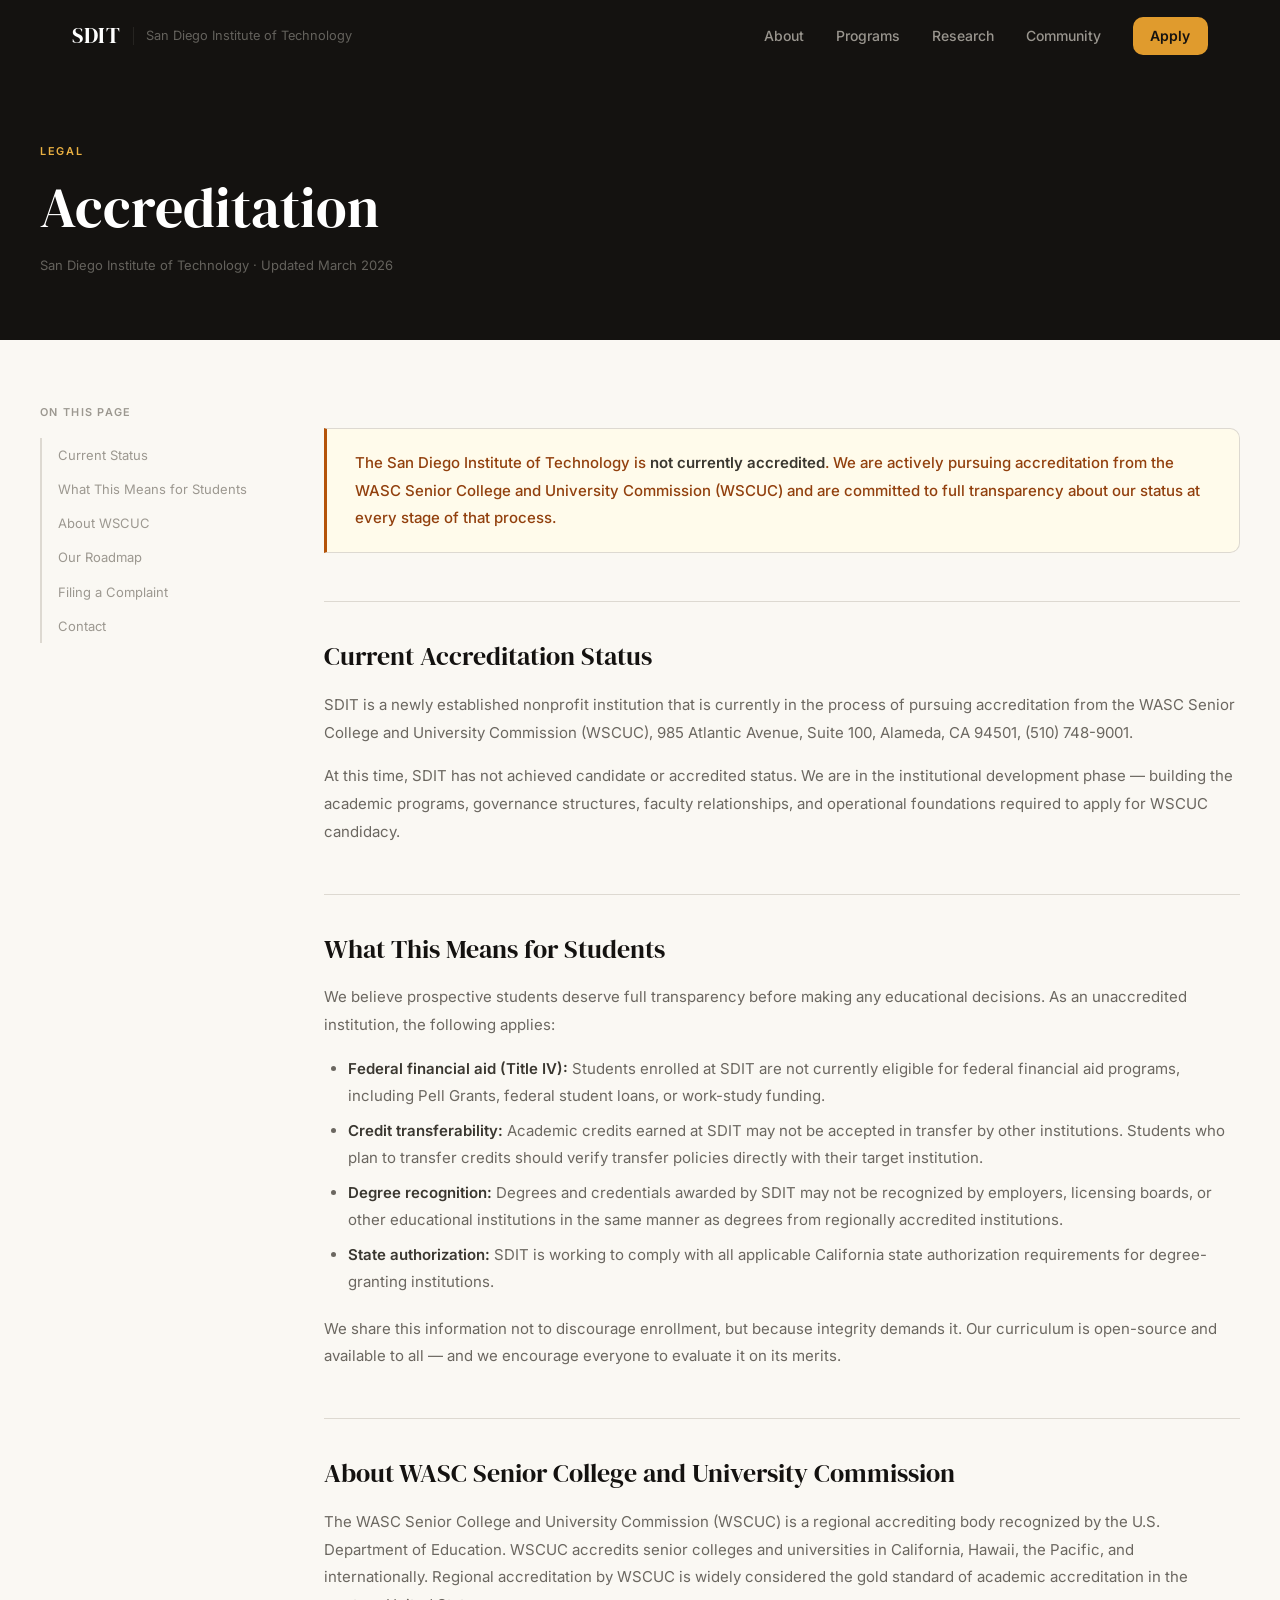
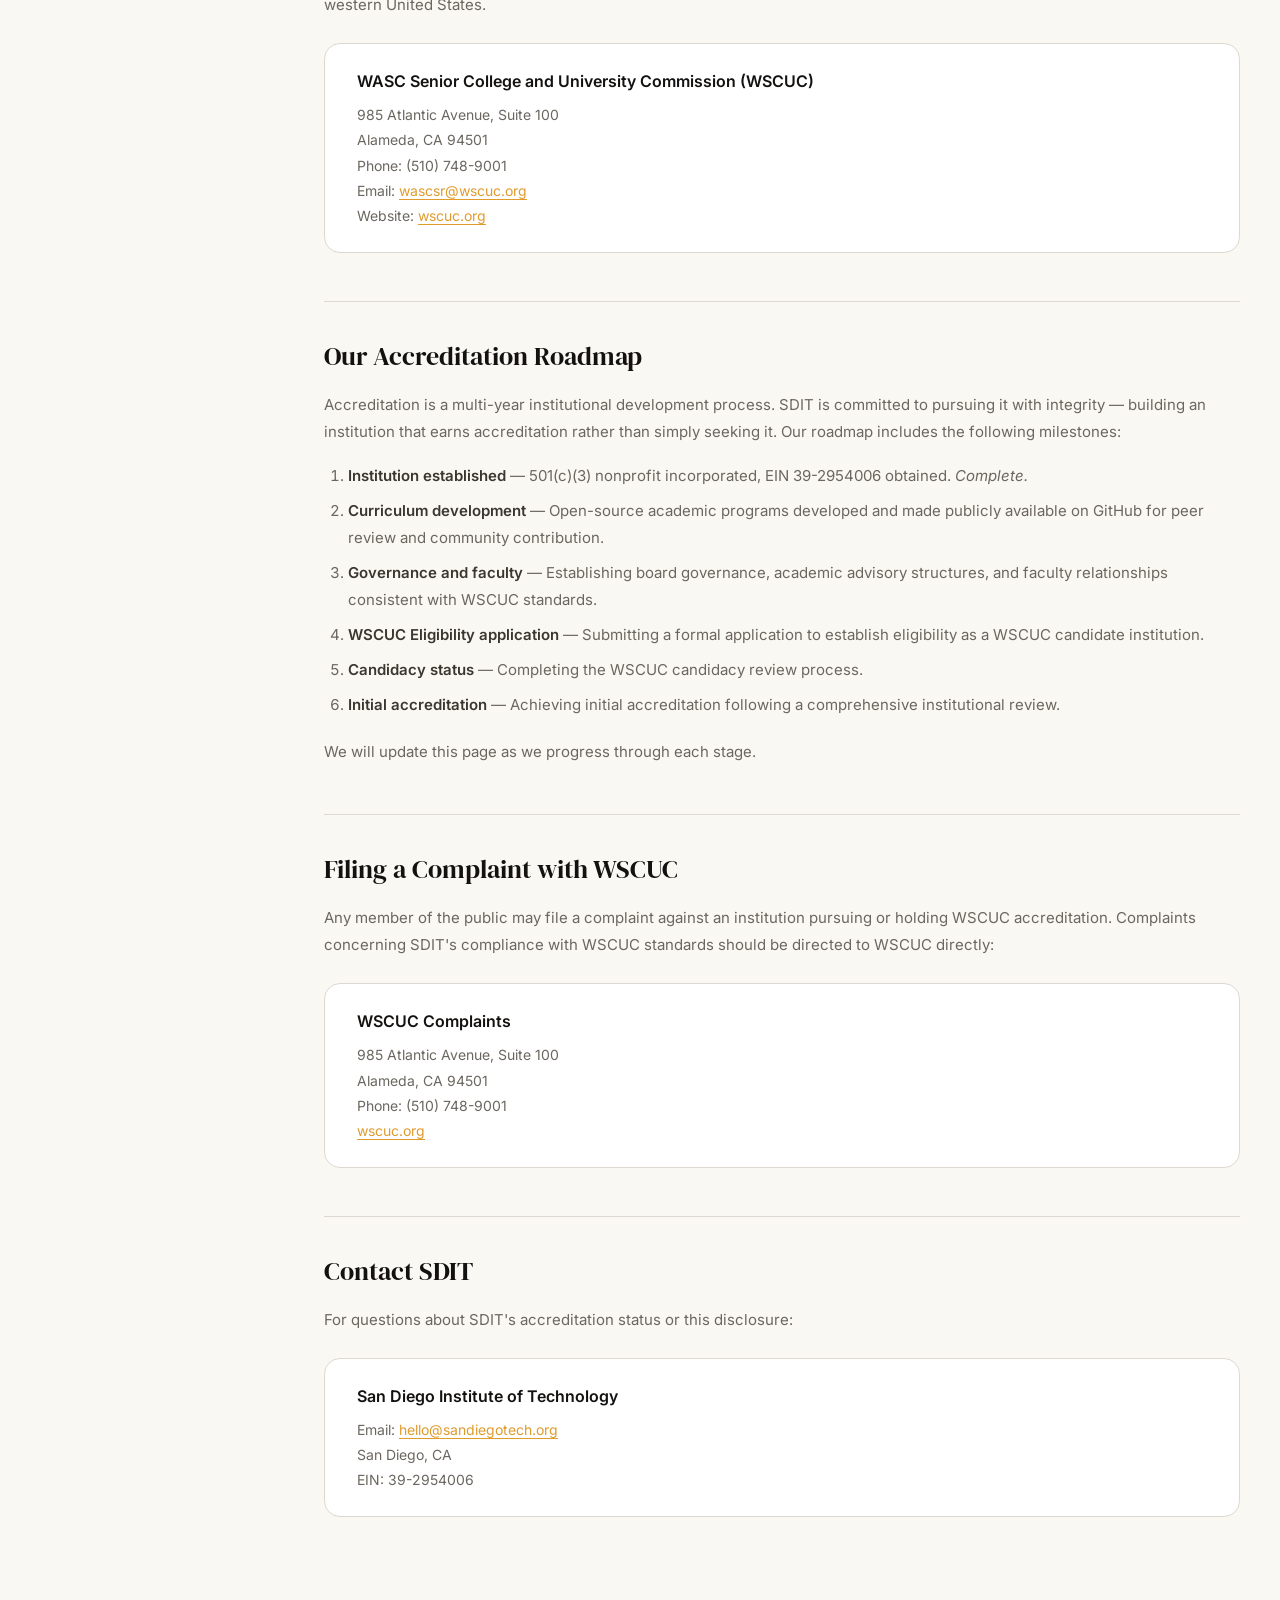
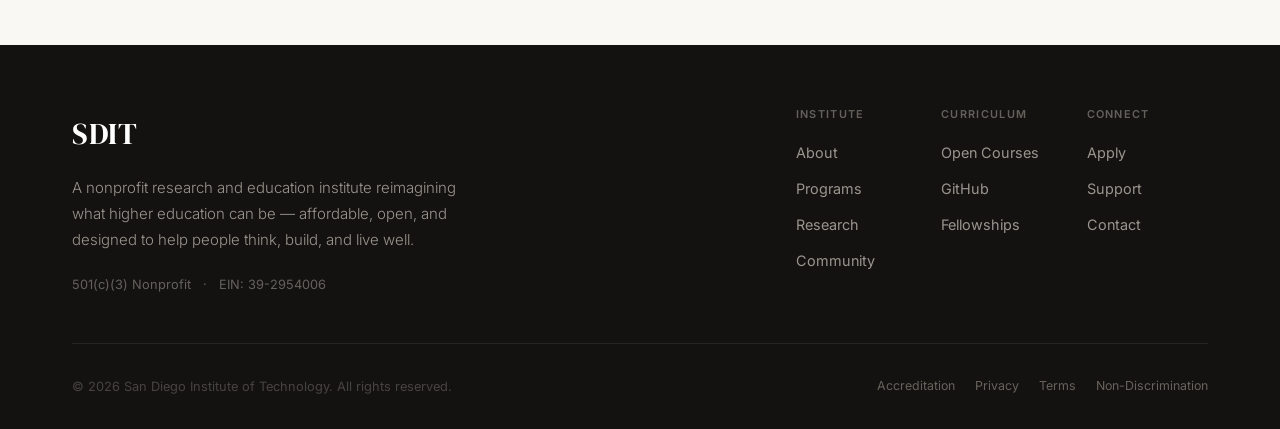
==== accreditation.html @ af2e2589 "Initial Commit" ====
<!DOCTYPE html>
<html lang="en">
<head>
  <meta charset="UTF-8">
  <meta name="viewport" content="width=device-width, initial-scale=1.0">
  <title>Accreditation — SDIT</title>
  <meta name="description" content="SDIT's accreditation status, our pursuit of WASC Senior College and University Commission recognition, and what this means for prospective students.">
  <link rel="preconnect" href="https://fonts.googleapis.com">
  <link rel="preconnect" href="https://fonts.gstatic.com" crossorigin>
  <link href="https://fonts.googleapis.com/css2?family=DM+Serif+Display:ital@0;1&family=Inter:ital,wght@0,300;0,400;0,500;0,600;1,300&display=swap" rel="stylesheet">
  <link rel="stylesheet" href="styles.css">
</head>
<body>

  <nav class="nav scrolled" id="nav">
    <div class="nav__inner">
      <a href="index.html" class="nav__logo">
        <span class="nav__logo-mark">SDIT</span>
        <span class="nav__logo-divider"></span>
        <span class="nav__logo-full">San Diego Institute of Technology</span>
      </a>
      <div class="nav__links">
        <a href="index.html#about">About</a>
        <a href="index.html#programs">Programs</a>
        <a href="index.html#open">Research</a>
        <a href="index.html#community">Community</a>
        <a href="apply.html" class="nav__cta">Apply</a>
      </div>
      <button class="nav__hamburger" id="hamburger" aria-label="Open menu">
        <span></span><span></span><span></span>
      </button>
    </div>
  </nav>

  <div class="nav__mobile" id="mobileNav">
    <a href="index.html#about">About</a>
    <a href="index.html#programs">Programs</a>
    <a href="index.html#open">Research</a>
    <a href="index.html#community">Community</a>
    <a href="apply.html" class="nav__mobile-cta">Apply for a Fellowship</a>
  </div>

  <header class="page-header">
    <div class="page-header__inner">
      <span class="page-header__eyebrow">Legal</span>
      <h1 class="page-header__title">Accreditation</h1>
      <p class="page-header__meta">San Diego Institute of Technology · Updated March 2026</p>
    </div>
  </header>

  <main class="page-content">
    <div class="legal-wrap">

      <nav class="legal-toc">
        <p class="legal-toc__label">On this page</p>
        <a href="#status">Current Status</a>
        <a href="#what-it-means">What This Means for Students</a>
        <a href="#about-wscuc">About WSCUC</a>
        <a href="#roadmap">Our Roadmap</a>
        <a href="#complaints">Filing a Complaint</a>
        <a href="#contact">Contact</a>
      </nav>

      <div class="legal-body">

        <div class="legal-callout legal-callout--notice">
          <p>The San Diego Institute of Technology is <strong>not currently accredited</strong>. We are actively pursuing accreditation from the WASC Senior College and University Commission (WSCUC) and are committed to full transparency about our status at every stage of that process.</p>
        </div>

        <h2 id="status">Current Accreditation Status</h2>
        <p>SDIT is a newly established nonprofit institution that is currently in the process of pursuing accreditation from the WASC Senior College and University Commission (WSCUC), 985 Atlantic Avenue, Suite 100, Alameda, CA 94501, (510) 748-9001.</p>
        <p>At this time, SDIT has not achieved candidate or accredited status. We are in the institutional development phase — building the academic programs, governance structures, faculty relationships, and operational foundations required to apply for WSCUC candidacy.</p>

        <h2 id="what-it-means">What This Means for Students</h2>
        <p>We believe prospective students deserve full transparency before making any educational decisions. As an unaccredited institution, the following applies:</p>
        <ul>
          <li><strong>Federal financial aid (Title IV):</strong> Students enrolled at SDIT are not currently eligible for federal financial aid programs, including Pell Grants, federal student loans, or work-study funding.</li>
          <li><strong>Credit transferability:</strong> Academic credits earned at SDIT may not be accepted in transfer by other institutions. Students who plan to transfer credits should verify transfer policies directly with their target institution.</li>
          <li><strong>Degree recognition:</strong> Degrees and credentials awarded by SDIT may not be recognized by employers, licensing boards, or other educational institutions in the same manner as degrees from regionally accredited institutions.</li>
          <li><strong>State authorization:</strong> SDIT is working to comply with all applicable California state authorization requirements for degree-granting institutions.</li>
        </ul>
        <p>We share this information not to discourage enrollment, but because integrity demands it. Our curriculum is open-source and available to all — and we encourage everyone to evaluate it on its merits.</p>

        <h2 id="about-wscuc">About WASC Senior College and University Commission</h2>
        <p>The WASC Senior College and University Commission (WSCUC) is a regional accrediting body recognized by the U.S. Department of Education. WSCUC accredits senior colleges and universities in California, Hawaii, the Pacific, and internationally. Regional accreditation by WSCUC is widely considered the gold standard of academic accreditation in the western United States.</p>
        <div class="legal-contact-block">
          <strong>WASC Senior College and University Commission (WSCUC)</strong>
          <p>985 Atlantic Avenue, Suite 100<br>
          Alameda, CA 94501<br>
          Phone: (510) 748-9001<br>
          Email: <a href="mailto:wascsr@wscuc.org">wascsr@wscuc.org</a><br>
          Website: <a href="https://www.wscuc.org" target="_blank" rel="noopener">wscuc.org</a></p>
        </div>

        <h2 id="roadmap">Our Accreditation Roadmap</h2>
        <p>Accreditation is a multi-year institutional development process. SDIT is committed to pursuing it with integrity — building an institution that earns accreditation rather than simply seeking it. Our roadmap includes the following milestones:</p>
        <ol>
          <li><strong>Institution established</strong> — 501(c)(3) nonprofit incorporated, EIN 39-2954006 obtained. <em>Complete.</em></li>
          <li><strong>Curriculum development</strong> — Open-source academic programs developed and made publicly available on GitHub for peer review and community contribution.</li>
          <li><strong>Governance and faculty</strong> — Establishing board governance, academic advisory structures, and faculty relationships consistent with WSCUC standards.</li>
          <li><strong>WSCUC Eligibility application</strong> — Submitting a formal application to establish eligibility as a WSCUC candidate institution.</li>
          <li><strong>Candidacy status</strong> — Completing the WSCUC candidacy review process.</li>
          <li><strong>Initial accreditation</strong> — Achieving initial accreditation following a comprehensive institutional review.</li>
        </ol>
        <p>We will update this page as we progress through each stage.</p>

        <h2 id="complaints">Filing a Complaint with WSCUC</h2>
        <p>Any member of the public may file a complaint against an institution pursuing or holding WSCUC accreditation. Complaints concerning SDIT's compliance with WSCUC standards should be directed to WSCUC directly:</p>
        <div class="legal-contact-block">
          <strong>WSCUC Complaints</strong>
          <p>985 Atlantic Avenue, Suite 100<br>
          Alameda, CA 94501<br>
          Phone: (510) 748-9001<br>
          <a href="https://www.wscuc.org" target="_blank" rel="noopener">wscuc.org</a></p>
        </div>

        <h2 id="contact">Contact SDIT</h2>
        <p>For questions about SDIT's accreditation status or this disclosure:</p>
        <div class="legal-contact-block">
          <strong>San Diego Institute of Technology</strong>
          <p>Email: <a href="mailto:hello@sandiegotech.org">hello@sandiegotech.org</a><br>
          San Diego, CA<br>
          EIN: 39-2954006</p>
        </div>

      </div>
    </div>
  </main>

  <footer class="footer">
    <div class="container">
      <div class="footer__top">
        <div class="footer__brand">
          <div class="footer__logo">SDIT</div>
          <p class="footer__mission">A nonprofit research and education institute reimagining what higher education can be — affordable, open, and designed to help people think, build, and live well.</p>
          <div class="footer__legal">
            <span>501(c)(3) Nonprofit</span>
            <span>·</span>
            <span>EIN: 39-2954006</span>
          </div>
        </div>
        <div class="footer__nav">
          <div class="footer__col">
            <h4>Institute</h4>
            <a href="index.html#about">About</a>
            <a href="index.html#programs">Programs</a>
            <a href="index.html#open">Research</a>
            <a href="index.html#community">Community</a>
          </div>
          <div class="footer__col">
            <h4>Curriculum</h4>
            <a href="https://learn.sandiegotech.org" target="_blank" rel="noopener">Open Courses</a>
            <a href="https://github.com/sandiegotech/sdit" target="_blank" rel="noopener">GitHub</a>
            <a href="apply.html">Fellowships</a>
          </div>
          <div class="footer__col">
            <h4>Connect</h4>
            <a href="apply.html">Apply</a>
            <a href="index.html#engage">Support</a>
            <a href="mailto:hello@sandiegotech.org">Contact</a>
          </div>
        </div>
      </div>      <div class="footer__bottom">
        <span>© 2026 San Diego Institute of Technology. All rights reserved.</span>
        <nav class="footer__policies">
          <a href="accreditation.html">Accreditation</a>
          <a href="privacy.html">Privacy</a>
          <a href="terms.html">Terms</a>
          <a href="non-discrimination.html">Non-Discrimination</a>
        </nav>
      </div>
    </div>
  </footer>

  <script src="main.js"></script>
</body>
</html>
---- styles.css ----
/* ================================================================
   SDIT — San Diego Institute of Technology
   Landing Page Styles — Charcoal + Warm Gold
   ================================================================ */

/* ----------------------------------------------------------------
   Design Tokens
---------------------------------------------------------------- */
:root {
  /* Warm Ink + Amber Palette */
  --charcoal:        #141210;   /* deep warm ink */
  --charcoal-mid:    #1C1A17;
  --charcoal-light:  #282520;
  --charcoal-border: rgba(255, 248, 235, 0.08);

  --gold:        #E09B2D;   /* warm amber */
  --gold-light:  #EAB042;
  --gold-bright: #F2C960;
  --gold-dim:    rgba(224, 155, 45, 0.12);
  --gold-border: rgba(224, 155, 45, 0.3);

  /* Warm Neutrals */
  --cream:     #FAF8F3;
  --cream-mid: #F2EFE7;
  --white:     #FFFFFF;

  --gray-100:  #F0ECE4;
  --gray-200:  #DDD9D1;
  --gray-300:  #C5C1B8;
  --gray-400:  #9C9890;
  --gray-500:  #6B6760;
  --gray-700:  #3A3730;
  --gray-900:  #1A1815;

  /* Warm whites for text on dark */
  --warm-white-90: rgba(250, 245, 235, 0.90);
  --warm-white-60: rgba(250, 245, 235, 0.58);
  --warm-white-35: rgba(250, 245, 235, 0.35);
  --warm-white-15: rgba(250, 245, 235, 0.12);

  /* Typography */
  --font-display: 'DM Serif Display', Georgia, 'Times New Roman', serif;
  --font-body:    'Inter', -apple-system, BlinkMacSystemFont, 'Segoe UI', sans-serif;
  --font-mono:    'SF Mono', 'Fira Code', 'Cascadia Code', 'Courier New', monospace;

  /* Spacing */
  --s1:  0.25rem;
  --s2:  0.5rem;
  --s3:  0.75rem;
  --s4:  1rem;
  --s5:  1.25rem;
  --s6:  1.5rem;
  --s7:  1.75rem;
  --s8:  2rem;
  --s10: 2.5rem;
  --s12: 3rem;
  --s16: 4rem;
  --s20: 5rem;
  --s24: 6rem;
  --s32: 8rem;

  /* Layout */
  --max-w:     1200px;
  --nav-h:     72px;
  --radius:    10px;
  --radius-lg: 16px;

  /* Motion */
  --ease:   cubic-bezier(0.16, 1, 0.3, 1);
  --fast:   150ms;
  --normal: 280ms;
  --slow:   600ms;
}

/* ----------------------------------------------------------------
   Reset & Base
---------------------------------------------------------------- */
*, *::before, *::after { box-sizing: border-box; margin: 0; padding: 0; }

html {
  scroll-behavior: smooth;
  -webkit-font-smoothing: antialiased;
  -moz-osx-font-smoothing: grayscale;
  text-rendering: optimizeLegibility;
}

body {
  font-family: var(--font-body);
  font-size: 1rem;
  line-height: 1.65;
  color: var(--gray-900);
  background: var(--cream);
  overflow-x: hidden;
}

img, svg { display: block; max-width: 100%; }
a { color: inherit; text-decoration: none; }
button { cursor: pointer; border: none; background: none; font: inherit; }

h1, h2, h3, h4 {
  font-family: var(--font-display);
  font-weight: 400;
  line-height: 1.1;
}

/* ----------------------------------------------------------------
   Layout
---------------------------------------------------------------- */
.container {
  max-width: var(--max-w);
  margin: 0 auto;
  padding: 0 var(--s8);
}

@media (max-width: 640px) { .container { padding: 0 var(--s5); } }

/* ----------------------------------------------------------------
   Shared Components
---------------------------------------------------------------- */

.label {
  display: inline-block;
  font-family: var(--font-body);
  font-size: 0.6875rem;
  font-weight: 600;
  letter-spacing: 0.16em;
  text-transform: uppercase;
  color: var(--gold);
  margin-bottom: var(--s4);
}

.label--light { color: var(--gold-light); }

/* Buttons */
.btn {
  display: inline-flex;
  align-items: center;
  gap: var(--s2);
  padding: 0.8125rem 1.625rem;
  font-family: var(--font-body);
  font-size: 0.9375rem;
  font-weight: 500;
  border-radius: var(--radius);
  border: 1.5px solid transparent;
  transition: transform var(--normal) var(--ease),
              box-shadow var(--normal) var(--ease),
              background var(--fast),
              border-color var(--fast),
              color var(--fast);
  white-space: nowrap;
}

/* Gold button — on dark backgrounds */
.btn--gold {
  background: var(--gold);
  color: var(--charcoal);
  border-color: var(--gold);
  font-weight: 600;
}

.btn--gold:hover {
  background: var(--gold-bright);
  border-color: var(--gold-bright);
  transform: translateY(-2px);
  box-shadow: 0 10px 28px rgba(224, 155, 45, 0.32);
}

/* Ghost button — on dark backgrounds */
.btn--ghost {
  background: transparent;
  color: var(--warm-white-90);
  border-color: rgba(250, 245, 235, 0.2);
}

.btn--ghost:hover {
  background: var(--warm-white-15);
  border-color: rgba(250, 245, 235, 0.4);
  color: white;
}

/* Dark button — on light backgrounds */
.btn--dark {
  background: var(--charcoal);
  color: var(--cream);
  border-color: var(--charcoal);
}

.btn--dark:hover {
  background: var(--charcoal-mid);
  transform: translateY(-2px);
  box-shadow: 0 10px 28px rgba(28, 25, 23, 0.25);
}

/* Badges */
.badge {
  display: inline-block;
  font-size: 0.7rem;
  font-weight: 600;
  letter-spacing: 0.07em;
  text-transform: uppercase;
  padding: 0.25rem 0.7rem;
  border-radius: 100px;
}

.badge--gold   { background: var(--gold-dim); color: #A8852E; }
.badge--amber  { background: rgba(245,166,35,.1); color: #9A6C0A; }
.badge--green  { background: rgba(16,185,129,.1); color: #065F46; }

/* Tags */
.tag {
  display: inline-block;
  font-size: 0.8rem;
  font-weight: 500;
  padding: 0.35rem 0.8rem;
  border-radius: 100px;
  background: var(--gray-100);
  color: var(--gray-700);
  border: 1px solid var(--gray-200);
}

/* ----------------------------------------------------------------
   NAV
---------------------------------------------------------------- */
.nav {
  position: fixed;
  top: 0;
  inset-inline: 0;
  z-index: 100;
  height: var(--nav-h);
  transition: background var(--normal) var(--ease),
              backdrop-filter var(--normal) var(--ease),
              box-shadow var(--normal) var(--ease);
}

.nav.scrolled {
  background: rgba(26, 22, 18, 0.9);
  backdrop-filter: blur(14px);
  -webkit-backdrop-filter: blur(14px);
  box-shadow: 0 1px 0 var(--charcoal-border);
}

.nav__inner {
  max-width: var(--max-w);
  margin: 0 auto;
  padding: 0 var(--s8);
  height: 100%;
  display: flex;
  align-items: center;
  justify-content: space-between;
}

.nav__logo {
  display: flex;
  align-items: center;
  gap: var(--s3);
}

.nav__logo-mark {
  font-family: var(--font-display);
  font-size: 1.4rem;
  color: white;
  letter-spacing: 0.04em;
}

.nav__logo-divider {
  width: 1px;
  height: 18px;
  background: var(--charcoal-border);
}

.nav__logo-full {
  font-size: 0.8rem;
  color: var(--warm-white-35);
  font-weight: 400;
}

@media (max-width: 860px) {
  .nav__logo-divider,
  .nav__logo-full { display: none; }
}

.nav__links {
  display: flex;
  align-items: center;
  gap: var(--s8);
}

.nav__links a {
  font-size: 0.875rem;
  font-weight: 500;
  color: var(--warm-white-60);
  transition: color var(--fast);
}

.nav__links a:hover { color: white; }

.nav__cta {
  background: var(--gold) !important;
  color: var(--charcoal) !important;
  padding: 0.45rem 1.1rem;
  border-radius: var(--radius);
  font-size: 0.875rem !important;
  font-weight: 600 !important;
  transition: background var(--fast) !important;
}

.nav__cta:hover { background: var(--gold-bright) !important; }

.nav__hamburger {
  display: none;
  flex-direction: column;
  gap: 5px;
  padding: var(--s2);
}

.nav__hamburger span {
  display: block;
  width: 22px;
  height: 1.5px;
  background: var(--warm-white-90);
  transition: transform var(--normal) var(--ease), opacity var(--fast);
}

.nav__hamburger.open span:nth-child(1) { transform: translateY(6.5px) rotate(45deg); }
.nav__hamburger.open span:nth-child(2) { opacity: 0; }
.nav__hamburger.open span:nth-child(3) { transform: translateY(-6.5px) rotate(-45deg); }

.nav__mobile {
  position: fixed;
  top: var(--nav-h);
  inset-inline: 0;
  z-index: 99;
  background: var(--charcoal);
  display: flex;
  flex-direction: column;
  padding: var(--s6) var(--s6) var(--s8);
  transform: translateY(-110%);
  opacity: 0;
  pointer-events: none;
  transition: transform var(--normal) var(--ease),
              opacity var(--normal) var(--ease);
  border-bottom: 1px solid var(--charcoal-border);
}

.nav__mobile.open {
  transform: translateY(0);
  opacity: 1;
  pointer-events: all;
}

.nav__mobile a {
  color: var(--warm-white-60);
  font-size: 1.05rem;
  font-weight: 500;
  padding: var(--s4) 0;
  border-bottom: 1px solid var(--charcoal-border);
  transition: color var(--fast);
}

.nav__mobile a:last-child { border-bottom: none; }
.nav__mobile a:hover { color: white; }
.nav__mobile-cta { color: var(--gold-light) !important; font-weight: 600 !important; }

@media (max-width: 768px) {
  .nav__links { display: none; }
  .nav__hamburger { display: flex; }
}

/* ----------------------------------------------------------------
   HERO
---------------------------------------------------------------- */
.hero {
  position: relative;
  min-height: 100vh;
  background: var(--charcoal);
  display: flex;
  align-items: center;
  overflow: hidden;
}

.hero__bg { position: absolute; inset: 0; overflow: hidden; }

.hero__grid { display: none; }

.hero__glow {
  position: absolute;
  border-radius: 50%;
  filter: blur(100px);
  pointer-events: none;
}

.hero__glow--1 {
  width: 700px;
  height: 700px;
  top: -180px;
  left: 38%;
  background: radial-gradient(circle, rgba(224, 155, 45, 0.12) 0%, transparent 70%);
  animation: glowPulse 9s ease-in-out infinite;
}

.hero__glow--2 {
  width: 500px;
  height: 500px;
  bottom: -80px;
  right: 5%;
  background: radial-gradient(circle, rgba(224, 155, 45, 0.08) 0%, transparent 70%);
  animation: glowPulse 11s ease-in-out 3s infinite reverse;
}

@keyframes glowPulse {
  0%, 100% { opacity: 0.6; transform: scale(1); }
  50%       { opacity: 1;   transform: scale(1.1); }
}

.hero__content {
  position: relative;
  z-index: 1;
  max-width: var(--max-w);
  width: 100%;
  margin: 0 auto;
  padding: calc(var(--nav-h) + var(--s20)) var(--s8) var(--s24);
}

.hero__eyebrow {
  font-size: 0.7rem;
  font-weight: 600;
  letter-spacing: 0.18em;
  text-transform: uppercase;
  color: var(--gold-light);
  margin-bottom: var(--s6);
  opacity: 0;
  animation: fadeUp 0.9s var(--ease) 0.15s forwards;
}

.hero__headline {
  font-family: var(--font-display);
  font-size: clamp(3.25rem, 9vw, 7.5rem);
  line-height: 0.97;
  color: white;
  letter-spacing: -0.025em;
  margin-bottom: var(--s8);
  opacity: 0;
  animation: fadeUp 0.9s var(--ease) 0.3s forwards;
}

.hero__headline em {
  color: var(--gold-light);
  font-style: italic;
}

.hero__subtext {
  font-size: clamp(1rem, 1.8vw, 1.2rem);
  font-weight: 300;
  color: var(--warm-white-60);
  max-width: 540px;
  line-height: 1.8;
  margin-bottom: var(--s10);
  opacity: 0;
  animation: fadeUp 0.9s var(--ease) 0.48s forwards;
}

.hero__actions {
  display: flex;
  gap: var(--s4);
  flex-wrap: wrap;
  opacity: 0;
  animation: fadeUp 0.9s var(--ease) 0.62s forwards;
}

.hero__scroll {
  position: absolute;
  bottom: var(--s10);
  left: var(--s8);
  z-index: 1;
  display: flex;
  align-items: center;
  gap: var(--s3);
  font-size: 0.68rem;
  font-weight: 600;
  letter-spacing: 0.14em;
  text-transform: uppercase;
  color: var(--warm-white-35);
  opacity: 0;
  animation: fadeIn 1s var(--ease) 1.2s forwards;
}

.hero__scroll-line {
  width: 44px;
  height: 1px;
  background: rgba(250, 245, 235, 0.15);
  position: relative;
  overflow: hidden;
}

.hero__scroll-line::after {
  content: '';
  position: absolute;
  inset-block: 0;
  left: -100%;
  width: 100%;
  background: var(--gold-light);
  animation: scan 2.4s ease-in-out infinite;
}

@keyframes scan {
  0%   { left: -100%; }
  100% { left: 100%; }
}

@keyframes fadeUp {
  from { opacity: 0; transform: translateY(28px); }
  to   { opacity: 1; transform: translateY(0); }
}

@keyframes fadeIn {
  from { opacity: 0; }
  to   { opacity: 1; }
}

/* ----------------------------------------------------------------
   THE SHIFT
---------------------------------------------------------------- */
.shift {
  background: var(--cream);
  padding: var(--s24) 0;
}

.shift__question {
  max-width: 760px;
  margin: 0 auto var(--s20);
  text-align: center;
}

.shift__pre {
  font-size: 0.7rem;
  font-weight: 600;
  letter-spacing: 0.16em;
  text-transform: uppercase;
  color: var(--gray-400);
  margin-bottom: var(--s6);
}

.shift__headline {
  font-family: var(--font-display);
  font-size: clamp(2rem, 4.5vw, 3.375rem);
  color: var(--gray-900);
  line-height: 1.15;
}

.shift__headline em {
  color: var(--charcoal);
  font-style: italic;
}

.shift__contrast {
  display: grid;
  grid-template-columns: 1fr auto 1fr;
  gap: 0;
  max-width: 900px;
  margin: 0 auto var(--s12);
  border: 1px solid var(--gray-200);
  border-radius: var(--radius-lg);
  overflow: hidden;
  background: var(--white);
}

@media (max-width: 640px) {
  .shift__contrast {
    grid-template-columns: 1fr;
  }
  .shift__divider { display: none; }
}

.shift__col {
  padding: var(--s8);
}

.shift__col-title {
  font-family: var(--font-body);
  font-size: 0.72rem;
  font-weight: 600;
  letter-spacing: 0.14em;
  text-transform: uppercase;
  padding-bottom: var(--s5);
  margin-bottom: var(--s5);
  border-bottom: 1px solid var(--gray-200);
}

.shift__col--dim .shift__col-title  { color: var(--gray-400); }
.shift__col--bright .shift__col-title { color: var(--charcoal); }

.shift__divider {
  width: 1px;
  background: var(--gray-200);
  margin: var(--s6) 0;
}

.shift__list {
  list-style: none;
  display: flex;
  flex-direction: column;
  gap: var(--s4);
}

.shift__list li {
  display: flex;
  align-items: flex-start;
  gap: var(--s3);
  font-size: 0.9375rem;
  line-height: 1.5;
}

.shift__list li::before {
  content: '';
  flex-shrink: 0;
  width: 16px;
  height: 16px;
  border-radius: 50%;
  margin-top: 2px;
  display: flex;
  align-items: center;
  justify-content: center;
}

.shift__list--dim li {
  color: var(--gray-400);
}

.shift__list--dim li::before {
  background: var(--gray-100);
  border: 1px solid var(--gray-200);
}

.shift__list--bright li {
  color: var(--gray-700);
  font-weight: 500;
}

.shift__list--bright li::before {
  background: var(--gold-dim);
  border: 1px solid var(--gold-border);
}

.shift__close {
  text-align: center;
  font-family: var(--font-display);
  font-size: clamp(1.25rem, 2.5vw, 1.625rem);
  color: var(--charcoal);
  font-style: italic;
}

/* ----------------------------------------------------------------
   MISSION
---------------------------------------------------------------- */
.mission {
  background: var(--white);
  padding: var(--s24) 0;
}

.mission__header {
  max-width: 660px;
  margin-bottom: var(--s16);
}

.mission__headline {
  font-size: clamp(2rem, 4vw, 3.375rem);
  color: var(--charcoal);
  margin-bottom: var(--s5);
}

.mission__headline em { color: var(--gold); font-style: italic; }

.mission__sub {
  font-size: 1.05rem;
  color: var(--gray-500);
}

.mission__pillars {
  display: grid;
  grid-template-columns: repeat(3, 1fr);
  gap: var(--s6);
}

@media (max-width: 768px) { .mission__pillars { grid-template-columns: 1fr; } }

.pillar {
  padding: var(--s8);
  background: var(--cream);
  border: 1px solid var(--gray-200);
  border-radius: var(--radius-lg);
  transition: border-color var(--normal) var(--ease),
              box-shadow var(--normal) var(--ease),
              transform var(--normal) var(--ease);
}

.pillar:hover {
  border-color: var(--gold-border);
  box-shadow: 0 10px 36px rgba(224, 155, 45, 0.1);
  transform: translateY(-3px);
}

.pillar__icon {
  width: 40px;
  height: 40px;
  color: var(--gold);
  margin-bottom: var(--s5);
}

.pillar__icon svg { width: 100%; height: 100%; }

.pillar__title {
  font-family: var(--font-display);
  font-size: 1.5rem;
  color: var(--charcoal);
  margin-bottom: var(--s3);
}

.pillar__text {
  font-size: 0.9375rem;
  color: var(--gray-500);
  line-height: 1.75;
}

/* ----------------------------------------------------------------
   PROGRAMS
---------------------------------------------------------------- */
.programs {
  background: var(--cream);
  padding: var(--s24) 0;
}

.programs__header { margin-bottom: var(--s12); }

.programs__headline {
  font-size: clamp(2rem, 4vw, 3rem);
  color: var(--charcoal);
}

.programs__grid {
  display: grid;
  grid-template-columns: repeat(2, 1fr);
  gap: var(--s5);
}

@media (max-width: 700px) { .programs__grid { grid-template-columns: 1fr; } }

.program-card {
  background: var(--white);
  border: 1px solid var(--gray-200);
  border-radius: var(--radius-lg);
  padding: var(--s8);
  display: flex;
  flex-direction: column;
  gap: var(--s4);
  transition: box-shadow var(--normal) var(--ease),
              transform var(--normal) var(--ease);
}

.program-card:hover {
  box-shadow: 0 14px 44px rgba(0,0,0,0.07);
  transform: translateY(-2px);
}

.program-card--dark {
  background: var(--charcoal);
  border-color: var(--charcoal);
}

.program-card--dark .program-card__tag  { color: var(--gold-light); }
.program-card--dark .program-card__title { color: white; }
.program-card--dark .program-card__desc  { color: var(--warm-white-60); }
.program-card--dark .program-card__link  { color: var(--gold-light); }

.program-card--dashed {
  background: transparent;
  border: 1.5px dashed var(--gray-300);
}

.program-card__tag {
  font-size: 0.7rem;
  font-weight: 600;
  letter-spacing: 0.12em;
  text-transform: uppercase;
  color: var(--gold);
}

.program-card__title {
  font-family: var(--font-display);
  font-size: 1.625rem;
  color: var(--charcoal);
  line-height: 1.2;
}

.program-card__desc {
  font-size: 0.9375rem;
  color: var(--gray-500);
  line-height: 1.75;
  flex: 1;
}

.program-card__footer {
  display: flex;
  align-items: center;
  gap: var(--s4);
  flex-wrap: wrap;
  margin-top: var(--s2);
}

.program-card__link {
  font-size: 0.875rem;
  font-weight: 600;
  color: var(--gold);
  transition: color var(--fast);
}

.program-card__link:hover { color: var(--gold-light); }

.program-card__icon {
  width: 32px;
  height: 32px;
  color: var(--gold);
}

.program-card__icon svg { width: 100%; height: 100%; }

/* ----------------------------------------------------------------
   OPEN BY DESIGN / THE FOUNDATION
---------------------------------------------------------------- */
.open {
  background: var(--charcoal);
  padding: var(--s24) 0;
}

.open__inner {
  display: grid;
  grid-template-columns: 1fr 1fr;
  gap: var(--s16);
  align-items: center;
}

@media (max-width: 860px) {
  .open__inner { grid-template-columns: 1fr; gap: var(--s12); }
}

.open__headline {
  font-size: clamp(2.5rem, 5vw, 4.25rem);
  color: white;
  margin-bottom: var(--s6);
}

.open__headline em { color: var(--gold-light); font-style: italic; }

.open__body {
  font-size: 1.0625rem;
  font-weight: 300;
  color: var(--warm-white-60);
  line-height: 1.85;
  margin-bottom: var(--s10);
}

.open__creds {
  display: flex;
  gap: var(--s8);
  flex-wrap: wrap;
}

.cred { display: flex; flex-direction: column; gap: var(--s1); }

.cred__val {
  font-family: var(--font-display);
  font-size: 1.625rem;
  color: white;
  line-height: 1;
}

.cred__label {
  font-size: 0.7rem;
  font-weight: 500;
  color: var(--warm-white-35);
  text-transform: uppercase;
  letter-spacing: 0.1em;
}

/* Code Window */
.code-win {
  background: #141210;
  border-radius: var(--radius-lg);
  overflow: hidden;
  border: 1px solid rgba(255,250,240,0.06);
  box-shadow: 0 32px 80px rgba(0,0,0,0.5), 0 0 0 1px rgba(255,250,240,0.03);
}

.code-win__bar {
  display: flex;
  align-items: center;
  gap: var(--s2);
  padding: var(--s3) var(--s5);
  background: rgba(255,250,240,0.03);
  border-bottom: 1px solid rgba(255,250,240,0.04);
}

.code-win__dot { width: 11px; height: 11px; border-radius: 50%; }
.code-win__dot:nth-child(1) { background: #FF5F57; }
.code-win__dot:nth-child(2) { background: #FEBC2E; }
.code-win__dot:nth-child(3) { background: #28C840; }

.code-win__path {
  font-family: var(--font-mono);
  font-size: 0.72rem;
  color: var(--warm-white-35);
  margin-left: var(--s2);
}

.code-win__body {
  padding: var(--s6) var(--s8) var(--s8);
  font-family: var(--font-mono);
  font-size: 0.875rem;
  line-height: 1.95;
}

/* Warm-toned syntax highlighting */
.c-comment { color: #7A7060; }
.c-key     { color: #EAB042; }   /* amber */
.c-val     { color: #D4854A; }   /* warm orange */
.c-text    { color: rgba(250, 245, 230, 0.65); }
.c-arrow   { color: var(--gold); }

/* ----------------------------------------------------------------
   THE QUESTION
---------------------------------------------------------------- */
.question {
  background: var(--cream);
  padding: var(--s32) 0;
  border-top: 1px solid var(--gray-200);
  border-bottom: 1px solid var(--gray-200);
}

.question__inner {
  text-align: center;
  max-width: 800px;
  margin: 0 auto;
  display: flex;
  flex-direction: column;
  align-items: center;
  gap: var(--s8);
}

.question__pre {
  font-size: 0.7rem;
  font-weight: 600;
  letter-spacing: 0.14em;
  text-transform: uppercase;
  color: var(--gray-400);
}

.question__quote {
  font-family: var(--font-display);
  font-size: clamp(2rem, 5.5vw, 3.875rem);
  color: var(--charcoal);
  line-height: 1.2;
  font-style: normal;
}

.question__quote em {
  color: var(--gold);
  font-style: italic;
}

.question__post {
  font-size: 1.05rem;
  color: var(--gray-500);
  line-height: 1.8;
  max-width: 520px;
}

/* ----------------------------------------------------------------
   COMMUNITY
---------------------------------------------------------------- */
.community {
  background: var(--white);
  padding: var(--s24) 0;
}

.community__inner {
  display: grid;
  grid-template-columns: 1fr 1fr;
  gap: var(--s16);
  align-items: center;
}

@media (max-width: 860px) { .community__inner { grid-template-columns: 1fr; } }

.community__headline {
  font-size: clamp(2.5rem, 5vw, 4.25rem);
  color: var(--charcoal);
  margin-bottom: var(--s6);
}

.community__headline em { color: var(--gold); font-style: italic; }

.community__body {
  font-size: 1.0625rem;
  color: var(--gray-500);
  line-height: 1.8;
  margin-bottom: var(--s5);
}

.community__tags {
  display: flex;
  flex-wrap: wrap;
  gap: var(--s2);
  margin-top: var(--s4);
}

/* Interactive Map Card */
.community__map-card {
  border-radius: var(--radius-lg);
  overflow: hidden;
  background: var(--charcoal);
  border: 1px solid var(--charcoal-border);
}

.community__map {
  height: 340px;
  width: 100%;
}

.community__map-footer {
  padding: var(--s5) var(--s7);
  border-top: 1px solid var(--charcoal-border);
  display: flex;
  justify-content: space-between;
  align-items: center;
  gap: var(--s4);
}

.community__map-city {
  font-family: var(--font-display);
  font-size: 1.25rem;
  color: white;
}

.community__map-coord {
  font-family: var(--font-mono);
  font-size: 0.75rem;
  color: var(--warm-white-35);
  letter-spacing: 0.04em;
}

/* Custom amber map marker */
.map-marker {
  width: 14px;
  height: 14px;
  background: var(--gold);
  border-radius: 50%;
  box-shadow:
    0 0 0 4px rgba(224, 155, 45, 0.22),
    0 0 0 9px rgba(224, 155, 45, 0.08);
  animation: locPulse 2.8s ease-in-out infinite;
}

/* Leaflet UI overrides to match brand */
.community__map .leaflet-control-attribution {
  background: rgba(20, 18, 16, 0.75) !important;
  color: rgba(255, 248, 235, 0.28) !important;
  font-size: 0.6rem;
  padding: 2px 6px;
}

.community__map .leaflet-control-attribution a {
  color: rgba(255, 248, 235, 0.38) !important;
}

.community__map .leaflet-bar a {
  background: #252220 !important;
  color: rgba(255, 248, 235, 0.7) !important;
  border-color: rgba(255, 248, 235, 0.1) !important;
  font-size: 1rem;
  line-height: 26px;
}

.community__map .leaflet-bar a:hover {
  background: #343028 !important;
  color: white !important;
}

/* Location Card */
.loc-card {
  background: var(--charcoal);
  border-radius: var(--radius-lg);
  overflow: hidden;
}

.loc-card__map {
  position: relative;
  padding: var(--s12) var(--s10);
  display: flex;
  align-items: center;
  justify-content: center;
  background: linear-gradient(145deg, #1E1C18 0%, #1C1917 100%);
  min-height: 220px;
}

.loc-card__rings {
  position: absolute;
  inset: 0;
  display: flex;
  align-items: center;
  justify-content: center;
}

.loc-card__ring {
  position: absolute;
  border-radius: 50%;
  border: 1px solid rgba(224, 155, 45, 0.12);
}

.loc-card__ring:nth-child(1) { width: 280px; height: 280px; }
.loc-card__ring:nth-child(2) { width: 180px; height: 180px; border-color: rgba(224, 155, 45, 0.18); }
.loc-card__ring:nth-child(3) { width: 80px;  height: 80px;  border-color: rgba(224, 155, 45, 0.28); }

.loc-card__dot {
  position: relative;
  z-index: 1;
  width: 12px;
  height: 12px;
  background: var(--gold);
  border-radius: 50%;
  box-shadow:
    0 0 0 5px rgba(224, 155, 45, 0.18),
    0 0 0 12px rgba(224, 155, 45, 0.08);
  animation: locPulse 2.8s ease-in-out infinite;
}

@keyframes locPulse {
  0%, 100% { box-shadow: 0 0 0 5px rgba(201,168,76,0.18), 0 0 0 12px rgba(201,168,76,0.08); }
  50%       { box-shadow: 0 0 0 9px rgba(201,168,76,0.1),  0 0 0 20px rgba(201,168,76,0.04); }
}

.loc-card__coords-overlay {
  position: absolute;
  bottom: var(--s5);
  right: var(--s5);
  font-family: var(--font-mono);
  font-size: 0.7rem;
  color: var(--warm-white-35);
  letter-spacing: 0.06em;
}

.loc-card__info {
  padding: var(--s6) var(--s7) var(--s7);
  border-top: 1px solid var(--charcoal-border);
  display: flex;
  flex-direction: column;
  gap: var(--s2);
}

.loc-card__label {
  font-size: 0.65rem;
  font-weight: 600;
  letter-spacing: 0.16em;
  text-transform: uppercase;
  color: var(--warm-white-35);
  margin-bottom: var(--s1);
}

.loc-card__city {
  font-family: var(--font-display);
  font-size: 1.5rem;
  color: white;
  line-height: 1.2;
}

.loc-card__coord {
  font-family: var(--font-mono);
  font-size: 0.75rem;
  color: var(--warm-white-35);
  letter-spacing: 0.04em;
}

.loc-card__tag {
  font-size: 0.8rem;
  font-weight: 500;
  color: var(--gold-light);
  margin-top: var(--s1);
}

/* ----------------------------------------------------------------
   ENGAGE
---------------------------------------------------------------- */
.engage {
  background: var(--cream);
  padding: var(--s24) 0;
}

.engage__header { margin-bottom: var(--s12); }

.engage__headline {
  font-size: clamp(2rem, 4vw, 3.375rem);
  color: var(--charcoal);
}

.engage__headline em { color: var(--gold); font-style: italic; }

.engage__grid {
  display: grid;
  grid-template-columns: repeat(4, 1fr);
  gap: var(--s5);
}

@media (max-width: 900px) { .engage__grid { grid-template-columns: repeat(2, 1fr); } }
@media (max-width: 480px) { .engage__grid { grid-template-columns: 1fr; } }

.engage-card {
  background: var(--white);
  border: 1px solid var(--gray-200);
  border-radius: var(--radius-lg);
  padding: var(--s8);
  display: flex;
  flex-direction: column;
  gap: var(--s3);
  transition: border-color var(--normal) var(--ease),
              box-shadow var(--normal) var(--ease),
              transform var(--normal) var(--ease);
}

.engage-card:hover {
  border-color: var(--gold-border);
  box-shadow: 0 10px 36px rgba(224, 155, 45, 0.1);
  transform: translateY(-3px);
}

.engage-card__num {
  font-size: 0.7rem;
  font-weight: 600;
  letter-spacing: 0.1em;
  color: var(--gray-300);
  margin-bottom: var(--s1);
}

.engage-card__title {
  font-family: var(--font-display);
  font-size: 1.625rem;
  color: var(--charcoal);
  margin-bottom: var(--s1);
}

.engage-card__desc {
  font-size: 0.9375rem;
  color: var(--gray-500);
  line-height: 1.75;
  flex: 1;
  padding-bottom: var(--s5);
}

.engage-card__link {
  font-size: 0.875rem;
  font-weight: 600;
  color: var(--gold);
  transition: color var(--fast);
  padding-top: var(--s5);
  border-top: 1px solid var(--gray-100);
}

.engage-card__link:hover { color: var(--gold-light); }

/* ----------------------------------------------------------------
   FOOTER
---------------------------------------------------------------- */
.footer {
  background: var(--charcoal);
  padding: var(--s16) 0 var(--s8);
}

.footer__top {
  display: grid;
  grid-template-columns: 1.6fr 1fr;
  gap: var(--s16);
  padding-bottom: var(--s12);
  margin-bottom: var(--s8);
  border-bottom: 1px solid var(--charcoal-border);
}

@media (max-width: 768px) {
  .footer__top { grid-template-columns: 1fr; gap: var(--s8); }
}

.footer__logo {
  font-family: var(--font-display);
  font-size: 1.875rem;
  color: white;
  letter-spacing: 0.03em;
  margin-bottom: var(--s4);
}

.footer__mission {
  font-size: 0.9375rem;
  font-weight: 300;
  color: var(--warm-white-60);
  line-height: 1.75;
  max-width: 420px;
  margin-bottom: var(--s5);
}

.footer__legal {
  display: flex;
  gap: var(--s3);
  align-items: center;
  font-size: 0.8rem;
  color: var(--warm-white-35);
}

.footer__nav {
  display: grid;
  grid-template-columns: repeat(3, 1fr);
  gap: var(--s6);
}

@media (max-width: 480px) { .footer__nav { grid-template-columns: repeat(2, 1fr); } }

.footer__col {
  display: flex;
  flex-direction: column;
  gap: var(--s3);
}

.footer__col h4 {
  font-family: var(--font-body);
  font-size: 0.68rem;
  font-weight: 600;
  letter-spacing: 0.12em;
  text-transform: uppercase;
  color: var(--warm-white-35);
  margin-bottom: var(--s2);
}

.footer__col a {
  font-size: 0.9rem;
  color: var(--warm-white-60);
  transition: color var(--fast);
}

.footer__col a:hover { color: white; }

.footer__bottom {
  display: flex;
  justify-content: space-between;
  align-items: center;
  font-size: 0.8rem;
  color: rgba(250, 245, 235, 0.22);
  flex-wrap: wrap;
  gap: var(--s4);
}

.footer__policies {
  display: flex;
  align-items: center;
  gap: var(--s5);
}

.footer__policies a {
  font-size: 0.775rem;
  color: rgba(255, 248, 235, 0.35);
  transition: color var(--fast);
}

.footer__policies a:hover { color: rgba(255, 248, 235, 0.7); }

/* ----------------------------------------------------------------
   Support Page
---------------------------------------------------------------- */

/* Hero */
.support-hero {
  background: var(--charcoal);
  padding: calc(var(--nav-h) + var(--s24)) var(--s8) var(--s24);
  text-align: center;
  position: relative;
  overflow: hidden;
}

.support-hero::before {
  content: '';
  position: absolute;
  inset: 0;
  background: radial-gradient(ellipse 70% 60% at 50% 0%, rgba(224, 155, 45, 0.1) 0%, transparent 70%);
  pointer-events: none;
}

.support-hero__inner {
  position: relative;
  z-index: 1;
  max-width: 720px;
  margin: 0 auto;
  display: flex;
  flex-direction: column;
  align-items: center;
  gap: var(--s6);
}

.support-hero__eyebrow {
  font-size: 0.7rem;
  font-weight: 600;
  letter-spacing: 0.18em;
  text-transform: uppercase;
  color: var(--gold-light);
}

.support-hero__headline {
  font-family: var(--font-display);
  font-size: clamp(2.5rem, 6vw, 5rem);
  color: white;
  line-height: 1.05;
  letter-spacing: -0.02em;
}

.support-hero__headline em {
  color: var(--gold-light);
  font-style: italic;
}

.support-hero__sub {
  font-size: clamp(1rem, 1.8vw, 1.15rem);
  font-weight: 300;
  color: var(--warm-white-60);
  line-height: 1.75;
}

.support-hero__br { display: none; }
@media (min-width: 600px) { .support-hero__br { display: inline; } }

/* Why It Matters */
.support-why {
  background: var(--cream);
  padding: var(--s24) 0;
}

.support-why__inner {
  display: grid;
  grid-template-columns: 1fr auto;
  gap: var(--s16);
  align-items: center;
}

@media (max-width: 768px) {
  .support-why__inner { grid-template-columns: 1fr; }
}

.support-why__headline {
  font-size: clamp(1.75rem, 3.5vw, 2.75rem);
  color: var(--charcoal);
  margin-bottom: var(--s6);
}

.support-why__headline em { color: var(--gold); font-style: italic; }

.support-why__body {
  font-size: 1.0625rem;
  color: var(--gray-500);
  line-height: 1.85;
  margin-bottom: var(--s4);
}

.support-why__stats {
  display: flex;
  flex-direction: column;
  gap: var(--s8);
  min-width: 180px;
}

@media (max-width: 768px) {
  .support-why__stats { flex-direction: row; flex-wrap: wrap; gap: var(--s6); }
}

.support-stat { display: flex; flex-direction: column; gap: var(--s1); }

.support-stat__val {
  font-family: var(--font-display);
  font-size: 2rem;
  color: var(--charcoal);
  line-height: 1;
}

.support-stat__label {
  font-size: 0.8rem;
  color: var(--gray-400);
  text-transform: uppercase;
  letter-spacing: 0.08em;
}

/* What It Funds */
.support-funds {
  background: var(--white);
  padding: var(--s24) 0;
}

.support-funds__header { margin-bottom: var(--s12); }

.support-funds__headline {
  font-size: clamp(1.75rem, 3.5vw, 2.75rem);
  color: var(--charcoal);
}

.support-funds__grid {
  display: grid;
  grid-template-columns: repeat(3, 1fr);
  gap: var(--s6);
}

@media (max-width: 768px) { .support-funds__grid { grid-template-columns: 1fr; } }

.fund-card {
  padding: var(--s8);
  background: var(--cream);
  border: 1px solid var(--gray-200);
  border-radius: var(--radius-lg);
  transition: border-color var(--normal) var(--ease),
              box-shadow var(--normal) var(--ease),
              transform var(--normal) var(--ease);
}

.fund-card:hover {
  border-color: var(--gold-border);
  box-shadow: 0 10px 36px rgba(224, 155, 45, 0.09);
  transform: translateY(-3px);
}

.fund-card__icon {
  width: 38px;
  height: 38px;
  color: var(--gold);
  margin-bottom: var(--s5);
}

.fund-card__icon svg { width: 100%; height: 100%; }

.fund-card__title {
  font-family: var(--font-display);
  font-size: 1.375rem;
  color: var(--charcoal);
  margin-bottom: var(--s3);
}

.fund-card__desc {
  font-size: 0.9375rem;
  color: var(--gray-500);
  line-height: 1.75;
}

/* Donation Section */
.give {
  background: var(--charcoal);
  padding: var(--s24) 0;
}

.give__inner {
  display: grid;
  grid-template-columns: 1fr 1fr;
  gap: var(--s16);
  align-items: start;
}

@media (max-width: 860px) {
  .give__inner { grid-template-columns: 1fr; gap: var(--s12); }
}

.give__headline {
  font-size: clamp(2rem, 4vw, 3.25rem);
  color: white;
  margin-bottom: var(--s6);
  line-height: 1.1;
}

.give__headline em { color: var(--gold-light); font-style: italic; }

.give__body {
  font-size: 1.0625rem;
  font-weight: 300;
  color: var(--warm-white-60);
  line-height: 1.8;
  margin-bottom: var(--s8);
}

.give__tax {
  display: flex;
  flex-direction: column;
  gap: var(--s3);
  padding: var(--s6) var(--s7);
  background: rgba(255, 248, 235, 0.04);
  border: 1px solid var(--charcoal-border);
  border-radius: var(--radius);
  margin-bottom: var(--s5);
}

.give__tax-row {
  display: flex;
  justify-content: space-between;
  align-items: baseline;
  gap: var(--s4);
  font-size: 0.875rem;
}

.give__tax-label { color: var(--warm-white-35); }
.give__tax-val   { color: var(--warm-white-90); font-weight: 500; text-align: right; }

.give__receipt {
  font-size: 0.8125rem;
  color: var(--warm-white-35);
}

/* Donation card */
.give__card {
  background: var(--white);
  border-radius: var(--radius-lg);
  padding: var(--s10);
  display: flex;
  flex-direction: column;
  gap: var(--s6);
}

.give__card-label {
  font-size: 0.75rem;
  font-weight: 600;
  letter-spacing: 0.12em;
  text-transform: uppercase;
  color: var(--gray-400);
  text-align: center;
}

.give__paypal {
  display: flex;
  justify-content: center;
  min-height: 50px;
}

/* Ensure PayPal button fills container cleanly */
#paypal-container-N5XLE6BMX9ZTJ {
  width: 100%;
}

.give__card-note {
  font-size: 0.8125rem;
  color: var(--gray-400);
  text-align: center;
  padding-top: var(--s4);
  border-top: 1px solid var(--gray-100);
}

.give__card-note a {
  color: var(--gold);
  font-weight: 500;
}

.give__card-note a:hover { color: var(--gold-light); }

/* Transparency */
.support-transparency {
  background: var(--cream);
  padding: var(--s24) 0;
}

.support-transparency__inner {
  display: grid;
  grid-template-columns: 1fr 1fr;
  gap: var(--s16);
  align-items: start;
}

@media (max-width: 860px) {
  .support-transparency__inner { grid-template-columns: 1fr; }
}

.support-transparency__headline {
  font-size: clamp(1.75rem, 3.5vw, 2.75rem);
  color: var(--charcoal);
  margin-bottom: var(--s6);
}

.support-transparency__headline em { color: var(--gold); font-style: italic; }

.support-transparency__body {
  font-size: 1.0625rem;
  color: var(--gray-500);
  line-height: 1.85;
  margin-bottom: var(--s5);
}

.support-transparency__link {
  font-size: 0.9rem;
  font-weight: 600;
  color: var(--gold);
  transition: color var(--fast);
}

.support-transparency__link:hover { color: var(--gold-light); }

/* Budget breakdown bars */
.support-breakdown__title {
  font-size: 0.75rem;
  font-weight: 600;
  letter-spacing: 0.12em;
  text-transform: uppercase;
  color: var(--gray-400);
  margin-bottom: var(--s6);
}

.support-breakdown__item {
  display: grid;
  grid-template-columns: 1fr auto auto;
  align-items: center;
  gap: var(--s4);
  margin-bottom: var(--s5);
}

.support-breakdown__label {
  font-size: 0.9rem;
  color: var(--gray-700);
  font-weight: 500;
  grid-column: 1 / -1;
  margin-bottom: var(--s1);
}

.support-breakdown__item {
  display: flex;
  flex-direction: column;
  gap: 0;
  margin-bottom: var(--s6);
}

.support-breakdown__bar-row {
  display: flex;
  align-items: center;
  gap: var(--s4);
}

.support-breakdown__bar {
  flex: 1;
  height: 6px;
  background: var(--gray-200);
  border-radius: 100px;
  overflow: hidden;
}

.support-breakdown__fill {
  height: 100%;
  background: var(--gold);
  border-radius: 100px;
}

.support-breakdown__pct {
  font-size: 0.875rem;
  font-weight: 600;
  color: var(--charcoal);
  min-width: 36px;
  text-align: right;
}

/* FAQ */
.support-faq {
  background: var(--white);
  padding: var(--s24) 0;
}

.support-faq__header { margin-bottom: var(--s12); }

.support-faq__headline {
  font-size: clamp(1.75rem, 3.5vw, 2.75rem);
  color: var(--charcoal);
}

.support-faq__grid {
  display: grid;
  grid-template-columns: repeat(2, 1fr);
  gap: var(--s6);
}

@media (max-width: 700px) {
  .support-faq__grid { grid-template-columns: 1fr; }
}

.faq-item {
  padding: var(--s7) var(--s8);
  background: var(--cream);
  border: 1px solid var(--gray-200);
  border-radius: var(--radius-lg);
  display: flex;
  flex-direction: column;
  gap: var(--s3);
}

.faq-item__q {
  font-family: var(--font-body);
  font-size: 1rem;
  font-weight: 600;
  color: var(--charcoal);
  line-height: 1.4;
}

.faq-item__a {
  font-size: 0.9375rem;
  color: var(--gray-500);
  line-height: 1.8;
}

.faq-item__a a { color: var(--gold); }
.faq-item__a a:hover { color: var(--gold-light); }

/* ----------------------------------------------------------------
   Inner / Legal Pages
---------------------------------------------------------------- */
.page-header {
  background: var(--charcoal);
  padding: calc(var(--nav-h) + var(--s16)) var(--s8) var(--s16);
}

.page-header__inner {
  max-width: var(--max-w);
  margin: 0 auto;
}

.page-header__eyebrow {
  display: inline-block;
  font-size: 0.68rem;
  font-weight: 600;
  letter-spacing: 0.16em;
  text-transform: uppercase;
  color: var(--gold-light);
  margin-bottom: var(--s4);
}

.page-header__title {
  font-family: var(--font-display);
  font-size: clamp(2rem, 5vw, 3.5rem);
  color: white;
  margin-bottom: var(--s4);
}

.page-header__meta {
  font-size: 0.8125rem;
  color: var(--warm-white-35);
  font-family: var(--font-body);
}

.page-content {
  background: var(--cream);
  padding: var(--s16) var(--s8) var(--s32);
}

.legal-wrap {
  max-width: var(--max-w);
  margin: 0 auto;
  display: grid;
  grid-template-columns: 220px 1fr;
  gap: var(--s16);
  align-items: start;
}

@media (max-width: 860px) {
  .legal-wrap { grid-template-columns: 1fr; }
}

/* Sticky sidebar TOC */
.legal-toc {
  position: sticky;
  top: calc(var(--nav-h) + var(--s8));
}

.legal-toc__label {
  font-size: 0.68rem;
  font-weight: 600;
  letter-spacing: 0.12em;
  text-transform: uppercase;
  color: var(--gray-400);
  margin-bottom: var(--s4);
}

.legal-toc a {
  display: block;
  font-size: 0.8125rem;
  color: var(--gray-400);
  padding: var(--s2) 0;
  border-left: 2px solid var(--gray-200);
  padding-left: var(--s4);
  transition: color var(--fast), border-color var(--fast);
  line-height: 1.4;
}

.legal-toc a:hover {
  color: var(--charcoal);
  border-left-color: var(--gold);
}

@media (max-width: 860px) { .legal-toc { display: none; } }

/* Legal body text */
.legal-body h2 {
  font-family: var(--font-display);
  font-size: 1.625rem;
  color: var(--charcoal);
  margin-top: var(--s12);
  margin-bottom: var(--s5);
  padding-top: var(--s10);
  border-top: 1px solid var(--gray-200);
}

.legal-body h2:first-child {
  border-top: none;
  margin-top: 0;
  padding-top: 0;
}

.legal-body h3 {
  font-family: var(--font-body);
  font-size: 0.9375rem;
  font-weight: 600;
  color: var(--gray-700);
  margin-top: var(--s6);
  margin-bottom: var(--s3);
}

.legal-body p {
  font-size: 0.9375rem;
  color: var(--gray-500);
  line-height: 1.85;
  margin-bottom: var(--s4);
}

.legal-body ul, .legal-body ol {
  margin: var(--s3) 0 var(--s5);
  padding-left: var(--s6);
}

.legal-body li {
  font-size: 0.9375rem;
  color: var(--gray-500);
  line-height: 1.8;
  margin-bottom: var(--s2);
}

.legal-body a {
  color: var(--gold);
  text-decoration: underline;
  text-underline-offset: 3px;
}

.legal-body a:hover { color: var(--gold-light); }

.legal-body strong {
  color: var(--gray-700);
  font-weight: 600;
}

.legal-callout {
  background: var(--white);
  border: 1px solid var(--gray-200);
  border-left: 3px solid var(--gold);
  border-radius: 0 var(--radius) var(--radius) 0;
  padding: var(--s5) var(--s7);
  margin: var(--s6) 0;
}

.legal-callout p {
  margin: 0;
  color: var(--gray-700);
  font-weight: 500;
}

.legal-callout--notice {
  border-left-color: #B45309;
  background: #FFFBEB;
}

.legal-callout--notice p { color: #92400E; }

.legal-contact-block {
  background: var(--white);
  border: 1px solid var(--gray-200);
  border-radius: var(--radius-lg);
  padding: var(--s6) var(--s8);
  margin-top: var(--s6);
}

.legal-contact-block p {
  margin: 0;
  font-size: 0.875rem;
  color: var(--gray-500);
  line-height: 1.8;
}

.legal-contact-block strong {
  display: block;
  color: var(--charcoal);
  margin-bottom: var(--s2);
}

/* ----------------------------------------------------------------
   Apply Page
---------------------------------------------------------------- */

/* Intro section */
.apply-intro {
  background: var(--cream);
  padding: var(--s24) 0;
}

.apply-intro__inner {
  display: grid;
  grid-template-columns: 1fr 1fr;
  gap: var(--s16);
  align-items: start;
}

@media (max-width: 820px) {
  .apply-intro__inner { grid-template-columns: 1fr; }
}

.apply-intro__headline {
  font-size: clamp(1.75rem, 3.5vw, 2.75rem);
  color: var(--charcoal);
  margin-bottom: var(--s6);
  line-height: 1.2;
}

.apply-intro__headline em { color: var(--gold); font-style: italic; }

.apply-intro__body {
  font-size: 1.0625rem;
  color: var(--gray-500);
  line-height: 1.85;
  margin-bottom: var(--s4);
}

.apply-features {
  display: flex;
  flex-direction: column;
  gap: var(--s7);
}

.apply-feature {
  display: flex;
  gap: var(--s5);
  align-items: flex-start;
}

.apply-feature__icon {
  width: 36px;
  height: 36px;
  flex-shrink: 0;
  background: var(--gold-dim);
  border: 1px solid var(--gold-border);
  border-radius: 50%;
  display: flex;
  align-items: center;
  justify-content: center;
  color: var(--gold);
}

.apply-feature__icon svg { width: 16px; height: 16px; }

.apply-feature__title {
  font-size: 0.9375rem;
  font-weight: 600;
  color: var(--charcoal);
  margin-bottom: var(--s1);
}

.apply-feature__desc {
  font-size: 0.9rem;
  color: var(--gray-500);
  line-height: 1.75;
}

/* Form section (dark) */
.apply-form-section {
  background: var(--charcoal);
  padding: var(--s24) 0;
}

.apply-form-section__inner {
  display: grid;
  grid-template-columns: 1fr 1.5fr;
  gap: var(--s16);
  align-items: start;
}

@media (max-width: 960px) {
  .apply-form-section__inner { grid-template-columns: 1fr; gap: var(--s12); }
}

.apply-form-section__left {
  position: sticky;
  top: calc(var(--nav-h) + var(--s8));
}

@media (max-width: 960px) {
  .apply-form-section__left { position: static; }
}

.apply-form-section__headline {
  font-size: clamp(2rem, 4vw, 3rem);
  color: white;
  margin-bottom: var(--s6);
  line-height: 1.1;
}

.apply-form-section__headline em { color: var(--gold-light); font-style: italic; }

.apply-form-section__body {
  font-size: 1.0625rem;
  font-weight: 300;
  color: var(--warm-white-60);
  line-height: 1.8;
  margin-bottom: var(--s8);
}

.apply-form-section__meta {
  display: flex;
  flex-direction: column;
  gap: var(--s3);
  padding: var(--s6) var(--s7);
  background: rgba(255, 248, 235, 0.04);
  border: 1px solid var(--charcoal-border);
  border-radius: var(--radius);
}

.apply-meta-row {
  display: flex;
  justify-content: space-between;
  align-items: baseline;
  gap: var(--s4);
  font-size: 0.875rem;
}

.apply-meta-label { color: var(--warm-white-35); }
.apply-meta-val   { color: var(--warm-white-90); font-weight: 500; text-align: right; }

/* The form card */
.apply-form-card {
  background: var(--white);
  border-radius: var(--radius-lg);
  padding: var(--s10);
}

/* Form fields */
.form-fields {
  display: flex;
  flex-direction: column;
  gap: var(--s6);
}

.form-row-2 {
  display: grid;
  grid-template-columns: 1fr 1fr;
  gap: var(--s5);
}

@media (max-width: 560px) {
  .form-row-2 { grid-template-columns: 1fr; }
}

.form-field {
  display: flex;
  flex-direction: column;
  gap: var(--s2);
}

.form-label {
  font-size: 0.8125rem;
  font-weight: 600;
  color: var(--charcoal);
}

.form-required { color: var(--gold); margin-left: 2px; }
.form-optional { color: var(--gray-400); font-weight: 400; }

.form-hint {
  font-size: 0.8rem;
  color: var(--gray-400);
  line-height: 1.55;
}

.form-input,
.form-textarea {
  width: 100%;
  font-family: var(--font-body);
  font-size: 0.9375rem;
  color: var(--charcoal);
  background: var(--cream);
  border: 1.5px solid var(--gray-200);
  border-radius: var(--radius);
  padding: var(--s3) var(--s4);
  transition: border-color var(--fast), box-shadow var(--fast);
  outline: none;
  -webkit-appearance: none;
}

.form-input::placeholder,
.form-textarea::placeholder {
  color: var(--gray-300);
}

.form-input:focus,
.form-textarea:focus {
  border-color: var(--gold);
  box-shadow: 0 0 0 3px var(--gold-dim);
}

.form-textarea {
  resize: vertical;
  min-height: 120px;
  line-height: 1.65;
}

.form-submit {
  display: flex;
  flex-direction: column;
  gap: var(--s4);
  padding-top: var(--s6);
  border-top: 1px solid var(--gray-100);
}

.form-submit-note {
  font-size: 0.8125rem;
  color: var(--gray-400);
  line-height: 1.65;
}

.form-success {
  text-align: center;
  padding: var(--s12) var(--s8);
}

.form-success__icon {
  width: 52px;
  height: 52px;
  background: var(--gold-dim);
  border: 1px solid var(--gold-border);
  border-radius: 50%;
  display: flex;
  align-items: center;
  justify-content: center;
  color: var(--gold);
  margin: 0 auto var(--s6);
}

.form-success__title {
  font-family: var(--font-display);
  font-size: 1.75rem;
  color: var(--charcoal);
  margin-bottom: var(--s4);
}

.form-success__body {
  font-size: 0.9375rem;
  color: var(--gray-500);
  line-height: 1.75;
}

.form-success__body a { color: var(--gold); }

/* What happens next */
.apply-next {
  background: var(--cream);
  padding: var(--s24) 0;
}

.apply-next__header { margin-bottom: var(--s12); }

.apply-next__headline {
  font-size: clamp(1.75rem, 3.5vw, 2.75rem);
  color: var(--charcoal);
}

.apply-steps {
  display: grid;
  grid-template-columns: repeat(3, 1fr);
  gap: var(--s6);
}

@media (max-width: 700px) {
  .apply-steps { grid-template-columns: 1fr; }
}

.apply-step {
  padding: var(--s8);
  background: var(--white);
  border: 1px solid var(--gray-200);
  border-radius: var(--radius-lg);
}

.apply-step__num {
  font-family: var(--font-display);
  font-size: 2.75rem;
  line-height: 1;
  margin-bottom: var(--s5);
  -webkit-text-stroke: 1px var(--gold-border);
  color: transparent;
}

.apply-step__title {
  font-size: 1rem;
  font-weight: 600;
  color: var(--charcoal);
  margin-bottom: var(--s3);
}

.apply-step__desc {
  font-size: 0.9rem;
  color: var(--gray-500);
  line-height: 1.75;
}

/* ----------------------------------------------------------------
   Scroll-In Animations
---------------------------------------------------------------- */
[data-animate] {
  opacity: 0;
  transform: translateY(22px);
  transition: opacity 0.75s var(--ease), transform 0.75s var(--ease);
}

[data-animate].visible {
  opacity: 1;
  transform: translateY(0);
}

[data-animate]:nth-child(2) { transition-delay: 0.1s; }
[data-animate]:nth-child(3) { transition-delay: 0.2s; }
[data-animate]:nth-child(4) { transition-delay: 0.3s; }
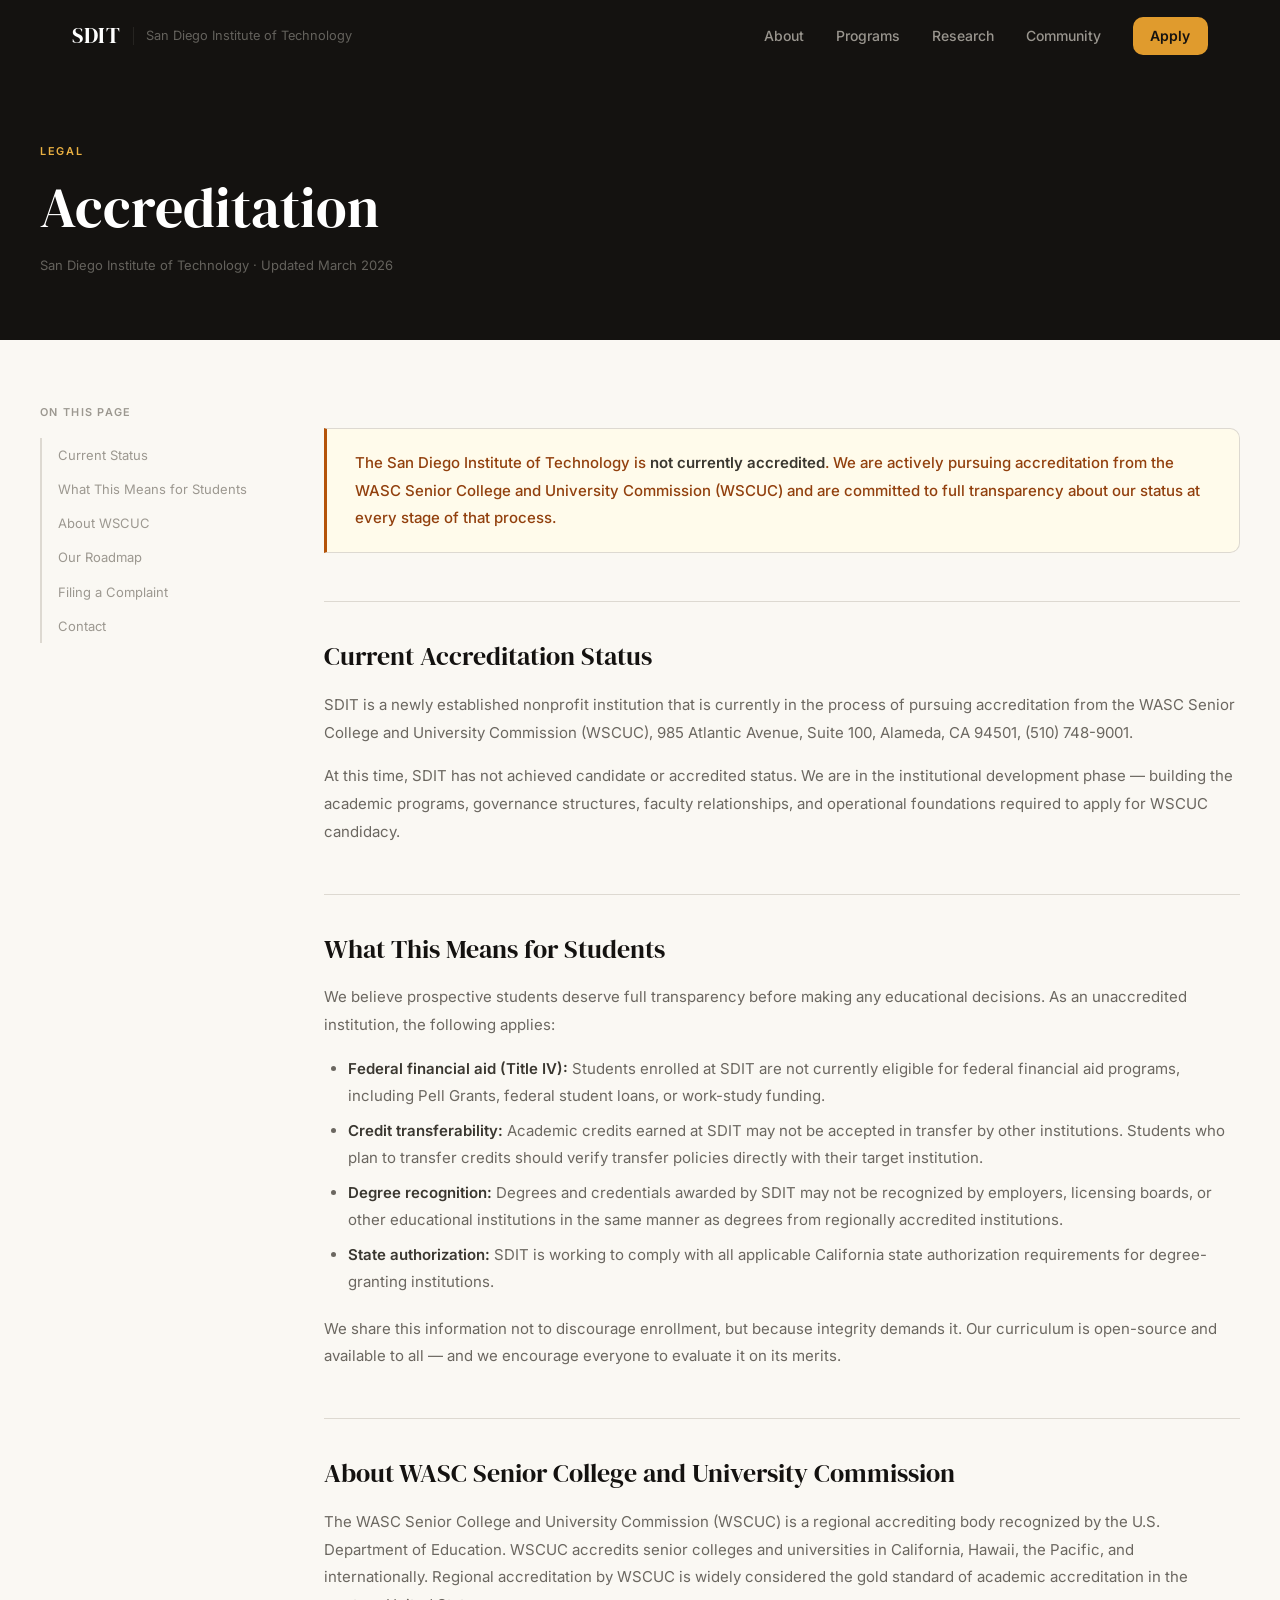
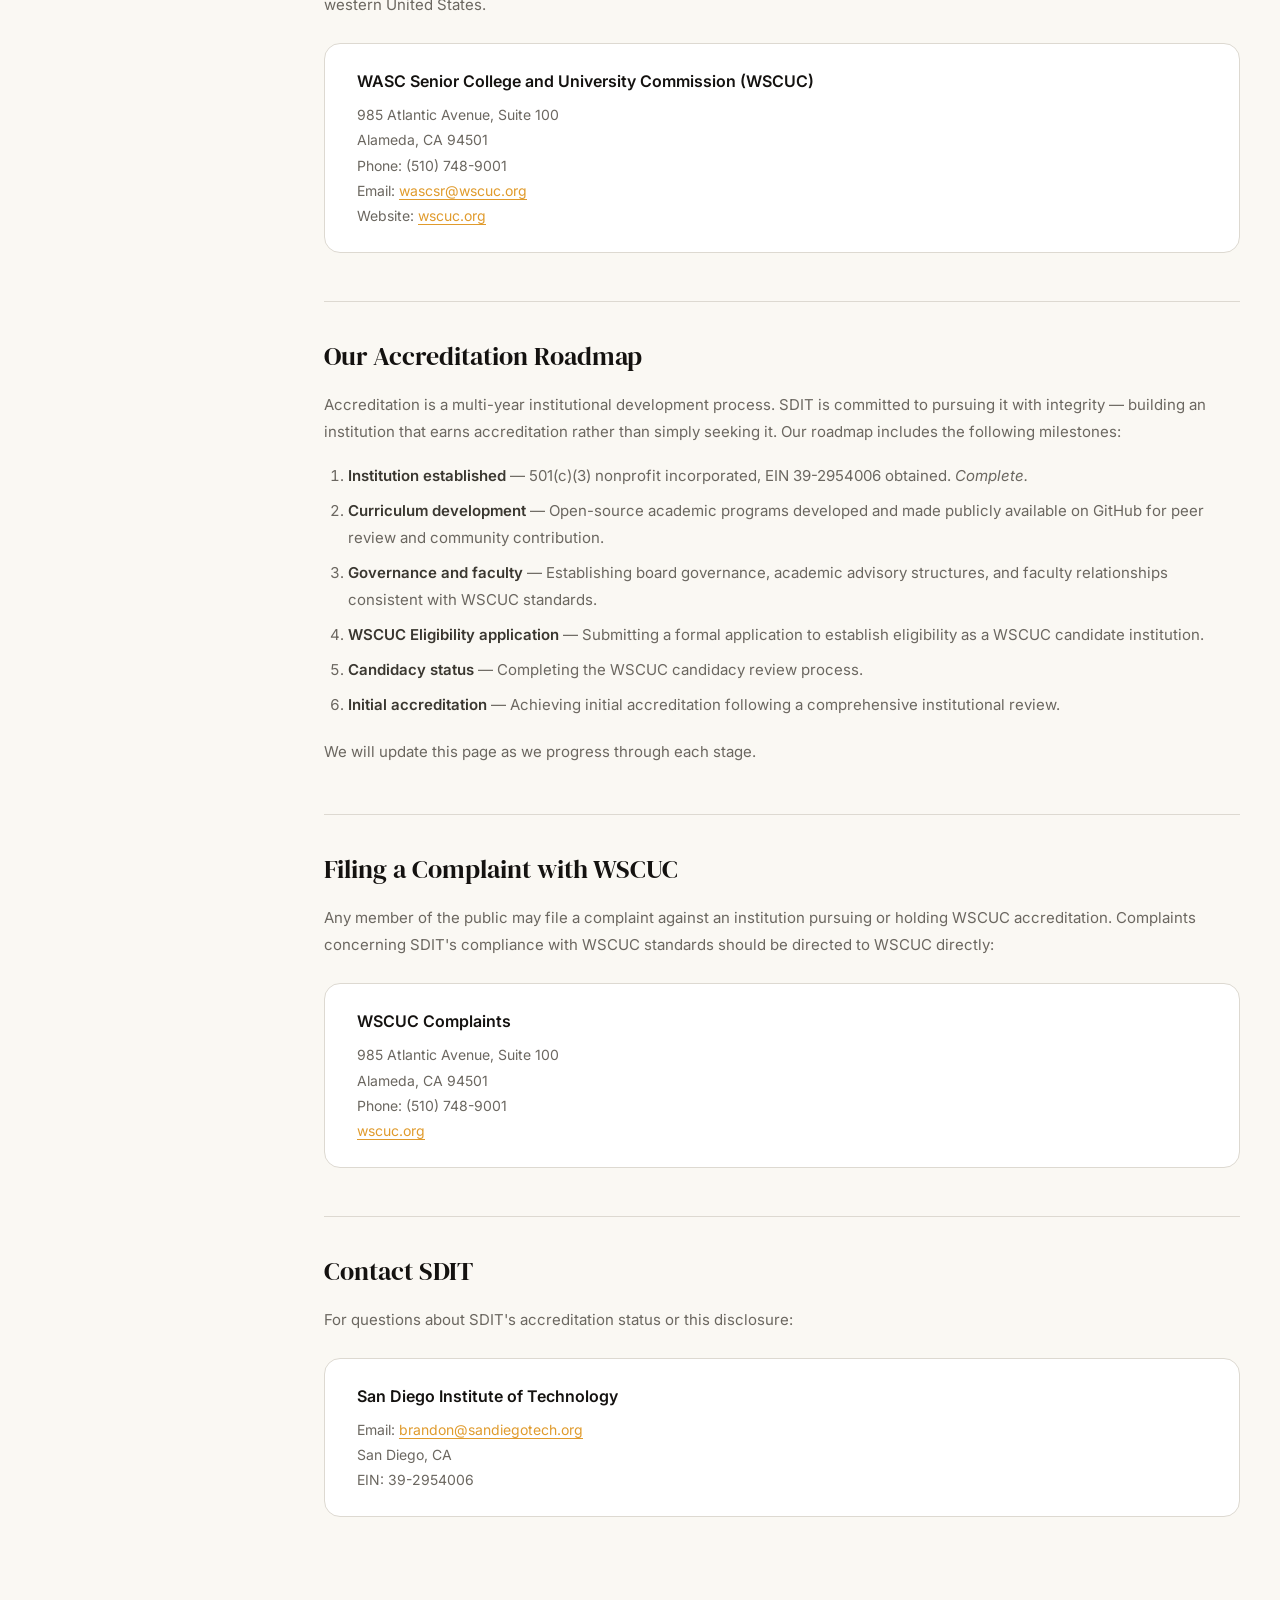
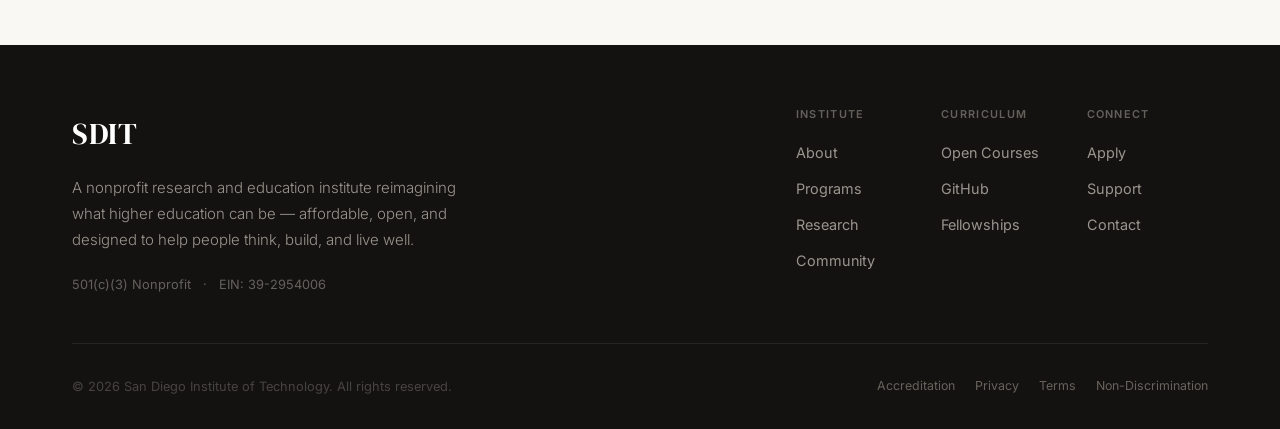
==== commit 1e55ce4a: "Update all contact emails to brandon@sandiegotech.org and fix homepage map Co-Authored-By: Claude So" ====
--- a/accreditation.html
+++ b/accreditation.html
@@ -118,7 +118,7 @@
         <p>For questions about SDIT's accreditation status or this disclosure:</p>
         <div class="legal-contact-block">
           <strong>San Diego Institute of Technology</strong>
-          <p>Email: <a href="mailto:hello@sandiegotech.org">hello@sandiegotech.org</a><br>
+          <p>Email: <a href="mailto:brandon@sandiegotech.org">brandon@sandiegotech.org</a><br>
           San Diego, CA<br>
           EIN: 39-2954006</p>
         </div>
@@ -157,7 +157,7 @@
             <h4>Connect</h4>
             <a href="apply.html">Apply</a>
             <a href="index.html#engage">Support</a>
-            <a href="mailto:hello@sandiegotech.org">Contact</a>
+            <a href="mailto:brandon@sandiegotech.org">Contact</a>
           </div>
         </div>
       </div>      <div class="footer__bottom">
--- a/styles.css
+++ b/styles.css
@@ -2141,6 +2141,72 @@
   padding: var(--s10);
 }
 
+/* Email template */
+.apply-email-template {
+  display: flex;
+  flex-direction: column;
+  gap: var(--s8);
+}
+
+.apply-email-template__to {
+  display: flex;
+  align-items: center;
+  gap: var(--s3);
+  padding-bottom: var(--s6);
+  border-bottom: 1px solid var(--ink-10);
+}
+
+.apply-email-template__label {
+  font-size: 0.75rem;
+  font-weight: 600;
+  letter-spacing: 0.08em;
+  text-transform: uppercase;
+  color: var(--ink-40);
+}
+
+.apply-email-template__address {
+  font-size: 1rem;
+  font-weight: 500;
+  color: var(--ink);
+  text-decoration: none;
+}
+.apply-email-template__address:hover { text-decoration: underline; }
+
+.apply-email-template__questions {
+  display: flex;
+  flex-direction: column;
+  gap: var(--s6);
+}
+
+.apply-template-q {
+  display: flex;
+  gap: var(--s4);
+  align-items: flex-start;
+}
+
+.apply-template-num {
+  font-size: 0.7rem;
+  font-weight: 700;
+  letter-spacing: 0.06em;
+  color: var(--gold);
+  min-width: 1.8rem;
+  padding-top: 0.2rem;
+}
+
+.apply-template-q__title {
+  font-size: 0.95rem;
+  font-weight: 600;
+  color: var(--ink);
+  margin: 0 0 var(--s1);
+}
+
+.apply-template-q__hint {
+  font-size: 0.85rem;
+  color: var(--ink-60);
+  margin: 0;
+  line-height: 1.6;
+}
+
 /* Form fields */
 .form-fields {
   display: flex;
